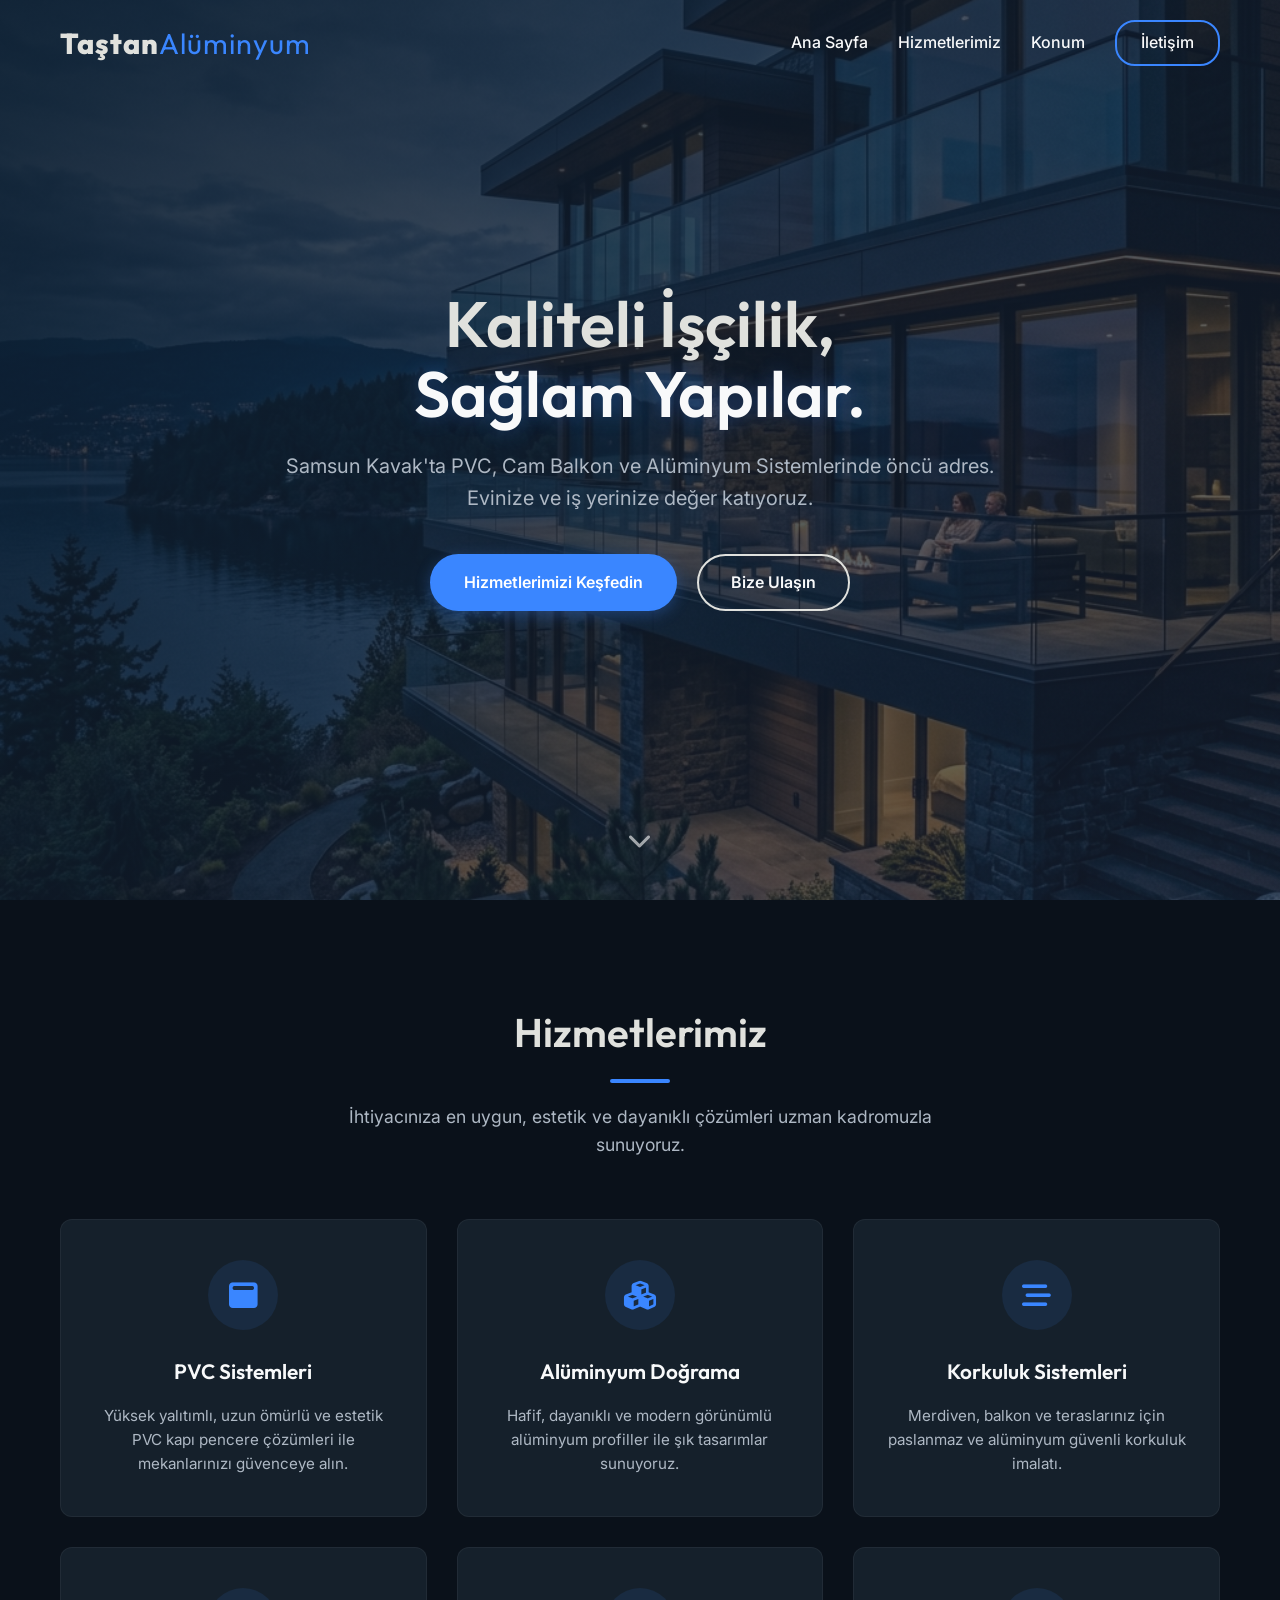
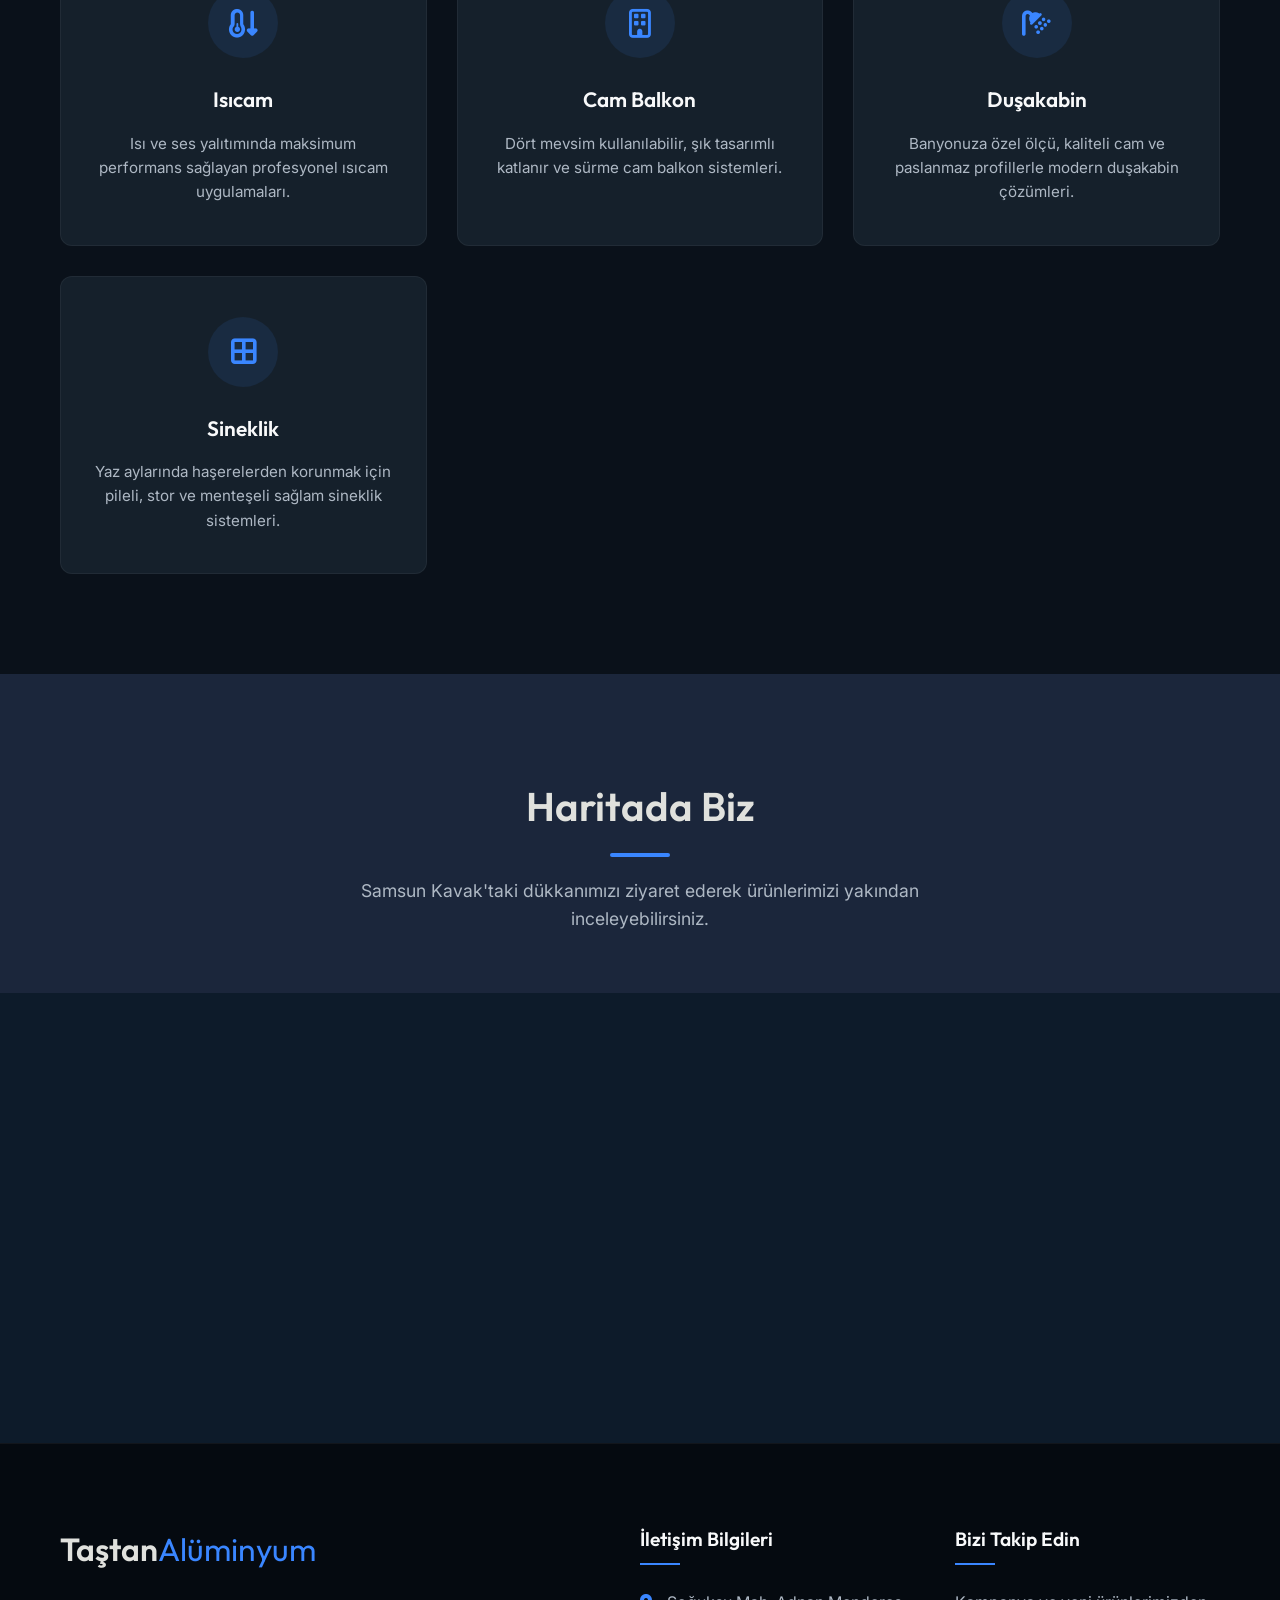
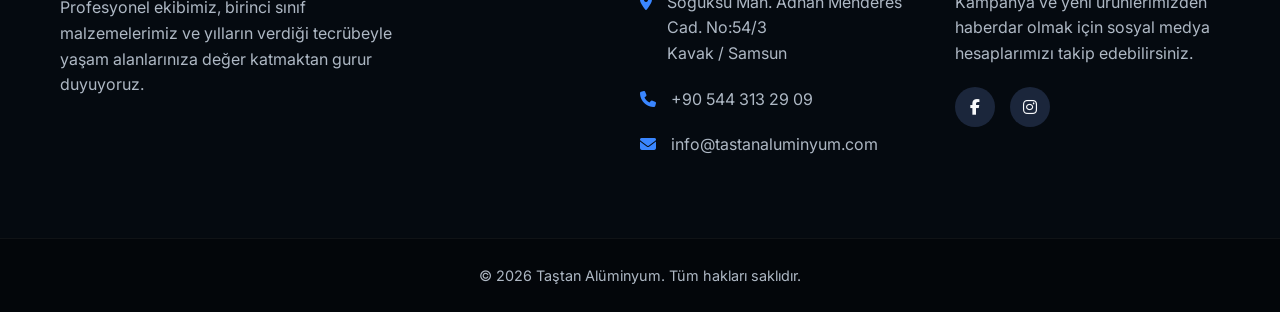
==== index.html @ f8fe86a5 "Add files via upload" ====
<!DOCTYPE html>
<html lang="tr">

<head>
    <meta charset="UTF-8">
    <meta name="viewport" content="width=device-width, initial-scale=1.0">
    <title>Taştan Alüminyum | Kalite ve Güvenin Adresi</title>
    <meta name="description"
        content="Samsun Kavak'ta PVC, Alüminyum, Korkuluk, Isıcam, Cam Balkon, Duşakabin ve Sineklik sistemleri. Taştan Alüminyum, kaliteli malzeme ve usta işçiliğiyle hizmetinizde.">

    <!-- Google Fonts -->
    <link rel="preconnect" href="https://fonts.googleapis.com">
    <link rel="preconnect" href="https://fonts.gstatic.com" crossorigin>
    <link
        href="https://fonts.googleapis.com/css2?family=Inter:wght@300;400;600;700&family=Outfit:wght@400;600;800&display=swap"
        rel="stylesheet">

    <!-- FontAwesome Icons -->
    <link rel="stylesheet" href="https://cdnjs.cloudflare.com/ajax/libs/font-awesome/6.4.0/css/all.min.css">

    <!-- Custom CSS -->
    <link rel="stylesheet" href="style.css">
</head>

<body>
    <!-- Navbar -->
    <header id="navbar">
        <div class="container nav-content">
            <div class="logo">
                <a href="#">Taştan<span>Alüminyum</span></a>
            </div>
            <nav class="nav-links">
                <a href="#hero">Ana Sayfa</a>
                <a href="#services">Hizmetlerimiz</a>
                <a href="#location">Konum</a>
                <a href="#footer" class="contact-btn">İletişim</a>
            </nav>
            <div class="mobile-menu-btn">
                <i class="fa-solid fa-bars"></i>
            </div>
        </div>
    </header>

    <!-- Mobile Menu Overlay -->
    <div class="mobile-menu">
        <div class="close-menu-btn"><i class="fa-solid fa-xmark"></i></div>
        <a href="#hero" class="mobile-link">Ana Sayfa</a>
        <a href="#services" class="mobile-link">Hizmetlerimiz</a>
        <a href="#location" class="mobile-link">Konum</a>
        <a href="#footer" class="mobile-link">İletişim</a>
    </div>

    <!-- Hero Section -->
    <section id="hero">
        <div class="hero-overlay"></div>
        <div class="container hero-content">
            <h1 class="hero-title">Kaliteli İşçilik,<br><span>Sağlam Yapılar.</span></h1>
            <p class="hero-subtitle">Samsun Kavak'ta PVC, Cam Balkon ve Alüminyum Sistemlerinde öncü adres. Evinize ve
                iş yerinize değer katıyoruz.</p>
            <div class="hero-buttons">
                <a href="#services" class="btn primary-btn">Hizmetlerimizi Keşfedin</a>
                <a href="#footer" class="btn secondary-btn">Bize Ulaşın</a>
            </div>
        </div>
        <div class="scroll-indicator">
            <a href="#services"><i class="fa-solid fa-chevron-down"></i></a>
        </div>
    </section>

    <!-- Services Section -->
    <section id="services" class="section">
        <div class="container">
            <div class="section-header">
                <h2>Hizmetlerimiz</h2>
                <div class="divider"></div>
                <p>İhtiyacınıza en uygun, estetik ve dayanıklı çözümleri uzman kadromuzla sunuyoruz.</p>
            </div>

            <div class="services-grid">
                <!-- Service 1 -->
                <a href="hizmet-detay.html?id=pvc" class="service-card">
                    <div class="service-icon"><i class="fa-solid fa-window-maximize"></i></div>
                    <h3>PVC Sistemleri</h3>
                    <p>Yüksek yalıtımlı, uzun ömürlü ve estetik PVC kapı pencere çözümleri ile mekanlarınızı güvenceye
                        alın.</p>
                </a>
                <!-- Service 2 -->
                <a href="hizmet-detay.html?id=aluminyum" class="service-card">
                    <div class="service-icon"><i class="fa-solid fa-cubes"></i></div>
                    <h3>Alüminyum Doğrama</h3>
                    <p>Hafif, dayanıklı ve modern görünümlü alüminyum profiller ile şık tasarımlar sunuyoruz.</p>
                </a>
                <!-- Service 3 -->
                <a href="hizmet-detay.html?id=korkuluk" class="service-card">
                    <div class="service-icon"><i class="fa-solid fa-bars-staggered"></i></div>
                    <h3>Korkuluk Sistemleri</h3>
                    <p>Merdiven, balkon ve teraslarınız için paslanmaz ve alüminyum güvenli korkuluk imalatı.</p>
                </a>
                <!-- Service 4 -->
                <a href="hizmet-detay.html?id=isicam" class="service-card">
                    <div class="service-icon"><i class="fa-solid fa-temperature-arrow-down"></i></div>
                    <h3>Isıcam</h3>
                    <p>Isı ve ses yalıtımında maksimum performans sağlayan profesyonel ısıcam uygulamaları.</p>
                </a>
                <!-- Service 5 -->
                <a href="hizmet-detay.html?id=cambalkon" class="service-card">
                    <div class="service-icon"><i class="fa-regular fa-building"></i></div>
                    <h3>Cam Balkon</h3>
                    <p>Dört mevsim kullanılabilir, şık tasarımlı katlanır ve sürme cam balkon sistemleri.</p>
                </a>
                <!-- Service 6 -->
                <a href="hizmet-detay.html?id=dusakabin" class="service-card">
                    <div class="service-icon"><i class="fa-solid fa-shower"></i></div>
                    <h3>Duşakabin</h3>
                    <p>Banyonuza özel ölçü, kaliteli cam ve paslanmaz profillerle modern duşakabin çözümleri.</p>
                </a>
                <!-- Service 7 -->
                <a href="hizmet-detay.html?id=sineklik" class="service-card">
                    <div class="service-icon"><i class="fa-solid fa-border-all"></i></div>
                    <h3>Sineklik</h3>
                    <p>Yaz aylarında haşerelerden korunmak için pileli, stor ve menteşeli sağlam sineklik sistemleri.
                    </p>
                </a>
            </div>
        </div>
    </section>

    <!-- Location / Map Section -->
    <section id="location" class="section">
        <div class="container">
            <div class="section-header">
                <h2>Haritada Biz</h2>
                <div class="divider"></div>
                <p>Samsun Kavak'taki dükkanımızı ziyaret ederek ürünlerimizi yakından inceleyebilirsiniz.</p>
            </div>
        </div>
        <div class="map-container">
            <!-- Google Maps Embed -->
            <iframe
                src="https://www.google.com/maps/embed?pb=!1m18!1m12!1m3!1d357.35536119841214!2d36.03655707586204!3d41.07643787134099!2m3!1f0!2f0!3f0!3m2!1i1024!2i768!4f13.1!3m3!1m2!1s0x4087c70074abb01d%3A0x44a6150005792524!2zVEHFnlRBTiBhbMO8bWlueXVt!5e1!3m2!1str!2str!4v1775904660245!5m2!1str!2str"
                width="100%" height="450" style="border:0;" allowfullscreen="" loading="lazy"
                referrerpolicy="no-referrer-when-downgrade"></iframe>
        </div>
    </section>

    <!-- Footer Section -->
    <footer id="footer">
        <div class="container footer-content">
            <div class="footer-col brand-col">
                <h3 class="footer-logo">Taştan<span>Alüminyum</span></h3>
                <p>Profesyonel ekibimiz, birinci sınıf malzemelerimiz ve yılların verdiği tecrübeyle yaşam alanlarınıza
                    değer katmaktan gurur duyuyoruz.</p>
            </div>

            <div class="footer-col address-col">
                <h4 class="footer-heading">İletişim Bilgileri</h4>
                <ul class="contact-list">
                    <li>
                        <i class="fa-solid fa-location-dot"></i>
                        <span>Soğuksu Mah. Adnan Menderes Cad. No:54/3<br>Kavak / Samsun</span>
                    </li>
                    <li>
                        <i class="fa-solid fa-phone"></i>
                        <a href="tel:+905000000000">+90 544 313 29 09</a>
                    </li>
                    <li>
                        <i class="fa-solid fa-envelope"></i>
                        <a href="mailto:info@tastanaluminyum.com">info@tastanaluminyum.com</a>
                    </li>
                </ul>
            </div>

            <div class="footer-col social-col">
                <h4 class="footer-heading">Bizi Takip Edin</h4>
                <p>Kampanya ve yeni ürünlerimizden haberdar olmak için sosyal medya hesaplarımızı takip edebilirsiniz.
                </p>
                <div class="social-links">
                    <a href="#" target="_blank" aria-label="Facebook Sayfamız" class="social-icon">
                        <i class="fa-brands fa-facebook-f"></i>
                    </a>
                    <a href="#" target="_blank" aria-label="Instagram Sayfamız" class="social-icon">
                        <i class="fa-brands fa-instagram"></i>
                    </a>
                </div>
            </div>
        </div>

        <div class="footer-bottom">
            <div class="container">
                <p>&copy; 2026 Taştan Alüminyum. Tüm hakları saklıdır.</p>
            </div>
        </div>
    </footer>

    <!-- Custom JS -->
    <script src="script.js"></script>
</body>

</html>
---- style.css ----
/* Base Reset & Variables */
:root {
    --primary-color: #0d1b2a; /* Deep elegant slate */
    --secondary-color: #1b263b; /* Lighter slate */
    --accent-color: #3a86ff; /* Vivid technical blue */
    --accent-hover: #005fcc;
    --text-light: #f8f9fa;
    --text-dark: #212529;
    --text-muted: #aeb8c4;
    --bg-color: #0a111a;
    --card-bg: #15202b;
    --metallic-silver: #e0e1dd;
    --glass-bg: rgba(21, 32, 43, 0.7);
    --glass-border: rgba(255, 255, 255, 0.05);
    --transition: all 0.3s cubic-bezier(0.25, 0.8, 0.25, 1);
    --shadow-soft: 0 10px 30px rgba(0, 0, 0, 0.5);
    --shadow-hover: 0 15px 40px rgba(0, 0, 0, 0.7);
}

* {
    margin: 0;
    padding: 0;
    box-sizing: border-box;
}

html {
    scroll-behavior: smooth;
    font-size: 16px;
}

body {
    font-family: 'Inter', sans-serif;
    background-color: var(--bg-color);
    color: var(--text-light);
    line-height: 1.6;
    overflow-x: hidden;
}

h1, h2, h3, h4, h5, h6 {
    font-family: 'Outfit', sans-serif;
    font-weight: 600;
}

a {
    text-decoration: none;
    color: inherit;
    transition: var(--transition);
}

ul {
    list-style: none;
}

.container {
    width: 100%;
    max-width: 1200px;
    margin: 0 auto;
    padding: 0 20px;
}

.section {
    padding: 100px 0;
}

.section-header {
    text-align: center;
    margin-bottom: 60px;
}

.section-header h2 {
    font-size: 2.5rem;
    color: var(--metallic-silver);
    margin-bottom: 15px;
}

.section-header .divider {
    width: 60px;
    height: 4px;
    background-color: var(--accent-color);
    margin: 0 auto 20px;
    border-radius: 2px;
}

.section-header p {
    color: var(--text-muted);
    font-size: 1.1rem;
    max-width: 600px;
    margin: 0 auto;
}

.btn {
    display: inline-block;
    padding: 14px 32px;
    font-weight: 600;
    border-radius: 30px;
    text-align: center;
    cursor: pointer;
    transition: var(--transition);
    font-size: 1rem;
}

.primary-btn {
    background-color: var(--accent-color);
    color: #fff;
    border: 2px solid var(--accent-color);
    box-shadow: 0 4px 15px rgba(58, 134, 255, 0.3);
}

.primary-btn:hover {
    background-color: var(--accent-hover);
    border-color: var(--accent-hover);
    transform: translateY(-3px);
    box-shadow: 0 6px 20px rgba(58, 134, 255, 0.4);
}

.secondary-btn {
    background-color: transparent;
    color: var(--text-light);
    border: 2px solid var(--metallic-silver);
}

.secondary-btn:hover {
    background-color: var(--metallic-silver);
    color: var(--primary-color);
    transform: translateY(-3px);
}

/* Navbar */
header {
    position: fixed;
    top: 0;
    left: 0;
    width: 100%;
    z-index: 1000;
    padding: 20px 0;
    transition: var(--transition);
    border-bottom: 1px solid transparent;
}

header.scrolled {
    padding: 15px 0;
    background: rgba(13, 27, 42, 0.9);
    backdrop-filter: blur(10px);
    -webkit-backdrop-filter: blur(10px);
    border-bottom: 1px solid rgba(255,255,255,0.05);
    box-shadow: 0 5px 20px rgba(0,0,0,0.5);
}

.nav-content {
    display: flex;
    justify-content: space-between;
    align-items: center;
}

.logo a {
    font-size: 1.8rem;
    font-family: 'Outfit', sans-serif;
    font-weight: 800;
    color: var(--metallic-silver);
    letter-spacing: 1px;
}

.logo span {
    color: var(--accent-color);
    font-weight: 400;
}

.nav-links {
    display: flex;
    align-items: center;
    gap: 30px;
}

.nav-links a {
    font-size: 1rem;
    font-weight: 500;
    color: var(--text-light);
    position: relative;
}

.nav-links a:hover {
    color: var(--accent-color);
}

.nav-links a::after {
    content: '';
    position: absolute;
    bottom: -5px;
    left: 0;
    width: 0;
    height: 2px;
    background-color: var(--accent-color);
    transition: var(--transition);
}

.nav-links a:not(.contact-btn):hover::after {
    width: 100%;
}

.contact-btn {
    border: 2px solid var(--accent-color);
    padding: 8px 24px;
    border-radius: 20px;
    color: var(--text-light);
}

.contact-btn:hover {
    background: var(--accent-color);
    color: white !important;
}

.mobile-menu-btn {
    display: none;
    font-size: 1.5rem;
    cursor: pointer;
    color: var(--text-light);
}

/* Mobile Menu */
.mobile-menu {
    position: fixed;
    top: 0;
    right: -100%;
    width: 100%;
    height: 100vh;
    background-color: var(--primary-color);
    z-index: 1001;
    display: flex;
    flex-direction: column;
    justify-content: center;
    align-items: center;
    transition: 0.4s ease-in-out;
}

.mobile-menu.active {
    right: 0;
}

.close-menu-btn {
    position: absolute;
    top: 30px;
    right: 30px;
    font-size: 2rem;
    cursor: pointer;
}

.mobile-link {
    font-size: 1.5rem;
    font-weight: 600;
    margin: 15px 0;
    color: var(--metallic-silver);
}

.mobile-link:hover {
    color: var(--accent-color);
}

/* Hero Section */
#hero {
    position: relative;
    height: 100vh;
    min-height: 600px;
    display: flex;
    align-items: center;
    background: url('images/hero_bg.png') no-repeat center center/cover;
}

.hero-overlay {
    position: absolute;
    top: 0;
    left: 0;
    width: 100%;
    height: 100%;
    background: linear-gradient(135deg, rgba(13, 27, 42, 0.9) 0%, rgba(27, 38, 59, 0.6) 100%);
    z-index: 1;
}

.hero-content {
    position: relative;
    z-index: 2;
    text-align: center;
    max-width: 800px;
}

.hero-title {
    font-size: 4rem;
    line-height: 1.1;
    margin-bottom: 20px;
    color: var(--metallic-silver);
    animation: fadeInUp 1s ease 0.2s backwards;
}

.hero-title span {
    color: var(--text-light);
    text-shadow: 0 0 20px rgba(58, 134, 255, 0.3);
}

.hero-subtitle {
    font-size: 1.25rem;
    color: var(--text-muted);
    margin-bottom: 40px;
    animation: fadeInUp 1s ease 0.4s backwards;
}

.hero-buttons {
    display: flex;
    gap: 20px;
    justify-content: center;
    animation: fadeInUp 1s ease 0.6s backwards;
}

/* Scroll indicator */
.scroll-indicator {
    position: absolute;
    bottom: 40px;
    left: 50%;
    transform: translateX(-50%);
    z-index: 2;
    animation: bounce 2s infinite;
}

.scroll-indicator a {
    font-size: 1.5rem;
    color: rgba(255, 255, 255, 0.6);
}

.scroll-indicator a:hover {
    color: var(--accent-color);
}

@keyframes bounce {
    0%, 20%, 50%, 80%, 100% {transform: translateY(0);}
    40% {transform: translateY(-15px);}
    60% {transform: translateY(-7px);}
}

@keyframes fadeInUp {
    from {
        opacity: 0;
        transform: translateY(30px);
    }
    to {
        opacity: 1;
        transform: translateY(0);
    }
}

/* Services Section */
#services {
    background-color: var(--bg-color);
    position: relative;
}

.services-grid {
    display: grid;
    grid-template-columns: repeat(auto-fit, minmax(300px, 1fr));
    gap: 30px;
}

.service-card {
    background: var(--card-bg);
    border: 1px solid var(--glass-border);
    border-radius: 12px;
    padding: 40px 30px;
    text-align: center;
    transition: var(--transition);
    position: relative;
    overflow: hidden;
    z-index: 1;
}

/* Shine effect */
.service-card::before {
    content: '';
    position: absolute;
    top: 0;
    left: -100%;
    width: 50%;
    height: 100%;
    background: linear-gradient(to right, rgba(255,255,255,0) 0%, rgba(255,255,255,0.03) 50%, rgba(255,255,255,0) 100%);
    transform: skewX(-25deg);
    z-index: -1;
    transition: 0.5s;
}

.service-card:hover::before {
    left: 200%;
}

.service-card:hover {
    transform: translateY(-10px);
    box-shadow: var(--shadow-hover);
    border-color: rgba(58, 134, 255, 0.2);
}

.service-icon {
    width: 70px;
    height: 70px;
    background: rgba(58, 134, 255, 0.1);
    color: var(--accent-color);
    border-radius: 50%;
    display: flex;
    align-items: center;
    justify-content: center;
    font-size: 1.8rem;
    margin: 0 auto 25px;
    transition: var(--transition);
}

.service-card:hover .service-icon {
    background: var(--accent-color);
    color: #fff;
    transform: scale(1.1);
}

.service-card h3 {
    font-size: 1.3rem;
    margin-bottom: 15px;
    color: var(--text-light);
}

.service-card p {
    color: var(--text-muted);
    font-size: 0.95rem;
}

/* Map Section */
#location {
    background-color: var(--secondary-color);
    padding-bottom: 0;
}

.map-container {
    width: 100%;
    height: 450px;
    background-color: var(--primary-color);
    overflow: hidden;
}

iframe {
    width: 100%;
    height: 100%;
    display: block;
    filter: invert(90%) hue-rotate(180deg) brightness(85%) contrast(85%); /* Makes the map dark themed */
}

/* Footer Section */
footer {
    background-color: #050a10;
    padding: 80px 0 0 0;
    border-top: 1px solid rgba(255,255,255,0.05);
}

.footer-content {
    display: grid;
    grid-template-columns: 2fr 1fr 1fr;
    gap: 50px;
    margin-bottom: 60px;
}

.brand-col p {
    color: var(--text-muted);
    margin-top: 20px;
    max-width: 350px;
}

.footer-logo {
    font-size: 2rem;
    font-family: 'Outfit', sans-serif;
    color: var(--metallic-silver);
}

.footer-logo span {
    color: var(--accent-color);
    font-weight: 400;
}

.footer-heading {
    font-size: 1.2rem;
    color: var(--text-light);
    margin-bottom: 25px;
    position: relative;
    padding-bottom: 10px;
}

.footer-heading::after {
    content: '';
    position: absolute;
    left: 0;
    bottom: 0;
    width: 40px;
    height: 2px;
    background-color: var(--accent-color);
}

.contact-list li {
    display: flex;
    align-items: flex-start;
    gap: 15px;
    margin-bottom: 20px;
    color: var(--text-muted);
}

.contact-list i {
    color: var(--accent-color);
    margin-top: 4px;
}

.contact-list a:hover {
    color: var(--accent-color);
}

.social-col p {
    color: var(--text-muted);
    margin-bottom: 20px;
}

.social-links {
    display: flex;
    gap: 15px;
}

.social-icon {
    width: 40px;
    height: 40px;
    background-color: var(--secondary-color);
    border-radius: 50%;
    display: flex;
    align-items: center;
    justify-content: center;
    color: var(--text-light);
    transition: var(--transition);
}

.social-icon:hover {
    background-color: var(--accent-color);
    transform: translateY(-3px);
}

.footer-bottom {
    background-color: #03060a;
    padding: 25px 0;
    text-align: center;
    border-top: 1px solid rgba(255, 255, 255, 0.05);
}

.footer-bottom p {
    color: var(--text-muted);
    font-size: 0.9rem;
}

/* Responsive Design */
@media (max-width: 992px) {
    .footer-content {
        grid-template-columns: 1fr 1fr;
    }
    
    .hero-title {
        font-size: 3rem;
    }
}

@media (max-width: 768px) {
    .nav-links {
        display: none;
    }

    .mobile-menu-btn {
        display: block;
    }

    .hero-title {
        font-size: 2.5rem;
    }
    
    .hero-buttons {
        flex-direction: column;
        gap: 15px;
    }
    
    .hero-buttons .btn {
        width: 100%;
    }

    .footer-content {
        grid-template-columns: 1fr;
        gap: 40px;
    }
    
    .section {
        padding: 60px 0;
    }
}

/* Lightbox Styles */
.lightbox {
    position: fixed;
    top: 0;
    left: 0;
    width: 100%;
    height: 100vh;
    background-color: rgba(10, 17, 26, 0.95);
    z-index: 2000;
    display: flex;
    justify-content: center;
    align-items: center;
    opacity: 0;
    pointer-events: none;
    transition: opacity 0.3s ease;
}

.lightbox.active {
    opacity: 1;
    pointer-events: auto;
}

.lightbox-content {
    max-width: 90%;
    max-height: 90vh;
    position: relative;
    transform: scale(0.9);
    transition: transform 0.3s ease;
    display: flex;
    justify-content: center;
    align-items: center;
}

.lightbox.active .lightbox-content {
    transform: scale(1);
}

.lightbox-img {
    max-width: 100%;
    max-height: 90vh;
    object-fit: contain;
    border-radius: 8px;
    box-shadow: 0 10px 40px rgba(0,0,0,0.8);
}

.lightbox-close {
    position: absolute;
    top: -40px;
    right: 0;
    color: var(--text-light);
    font-size: 2.5rem;
    cursor: pointer;
    transition: color 0.3s ease;
    z-index: 2001;
}

.lightbox-close:hover {
    color: var(--accent-color);
}
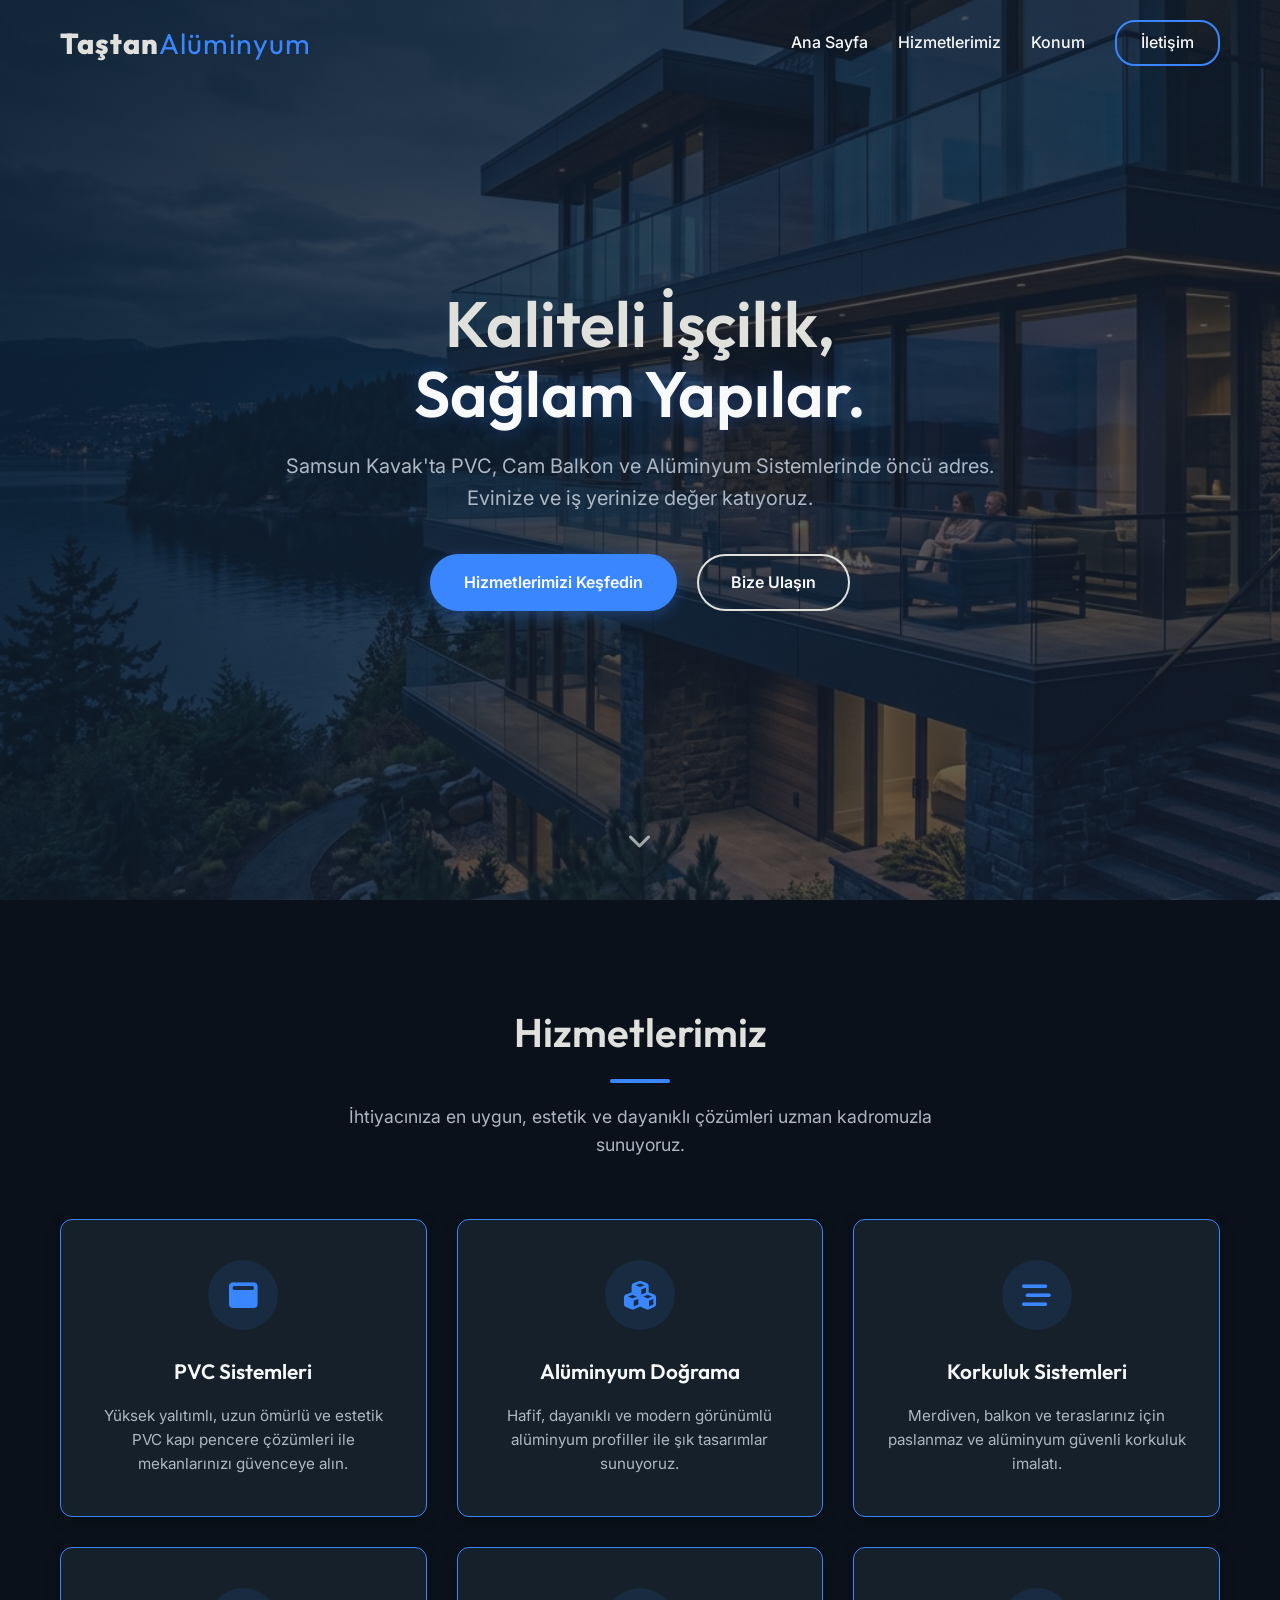
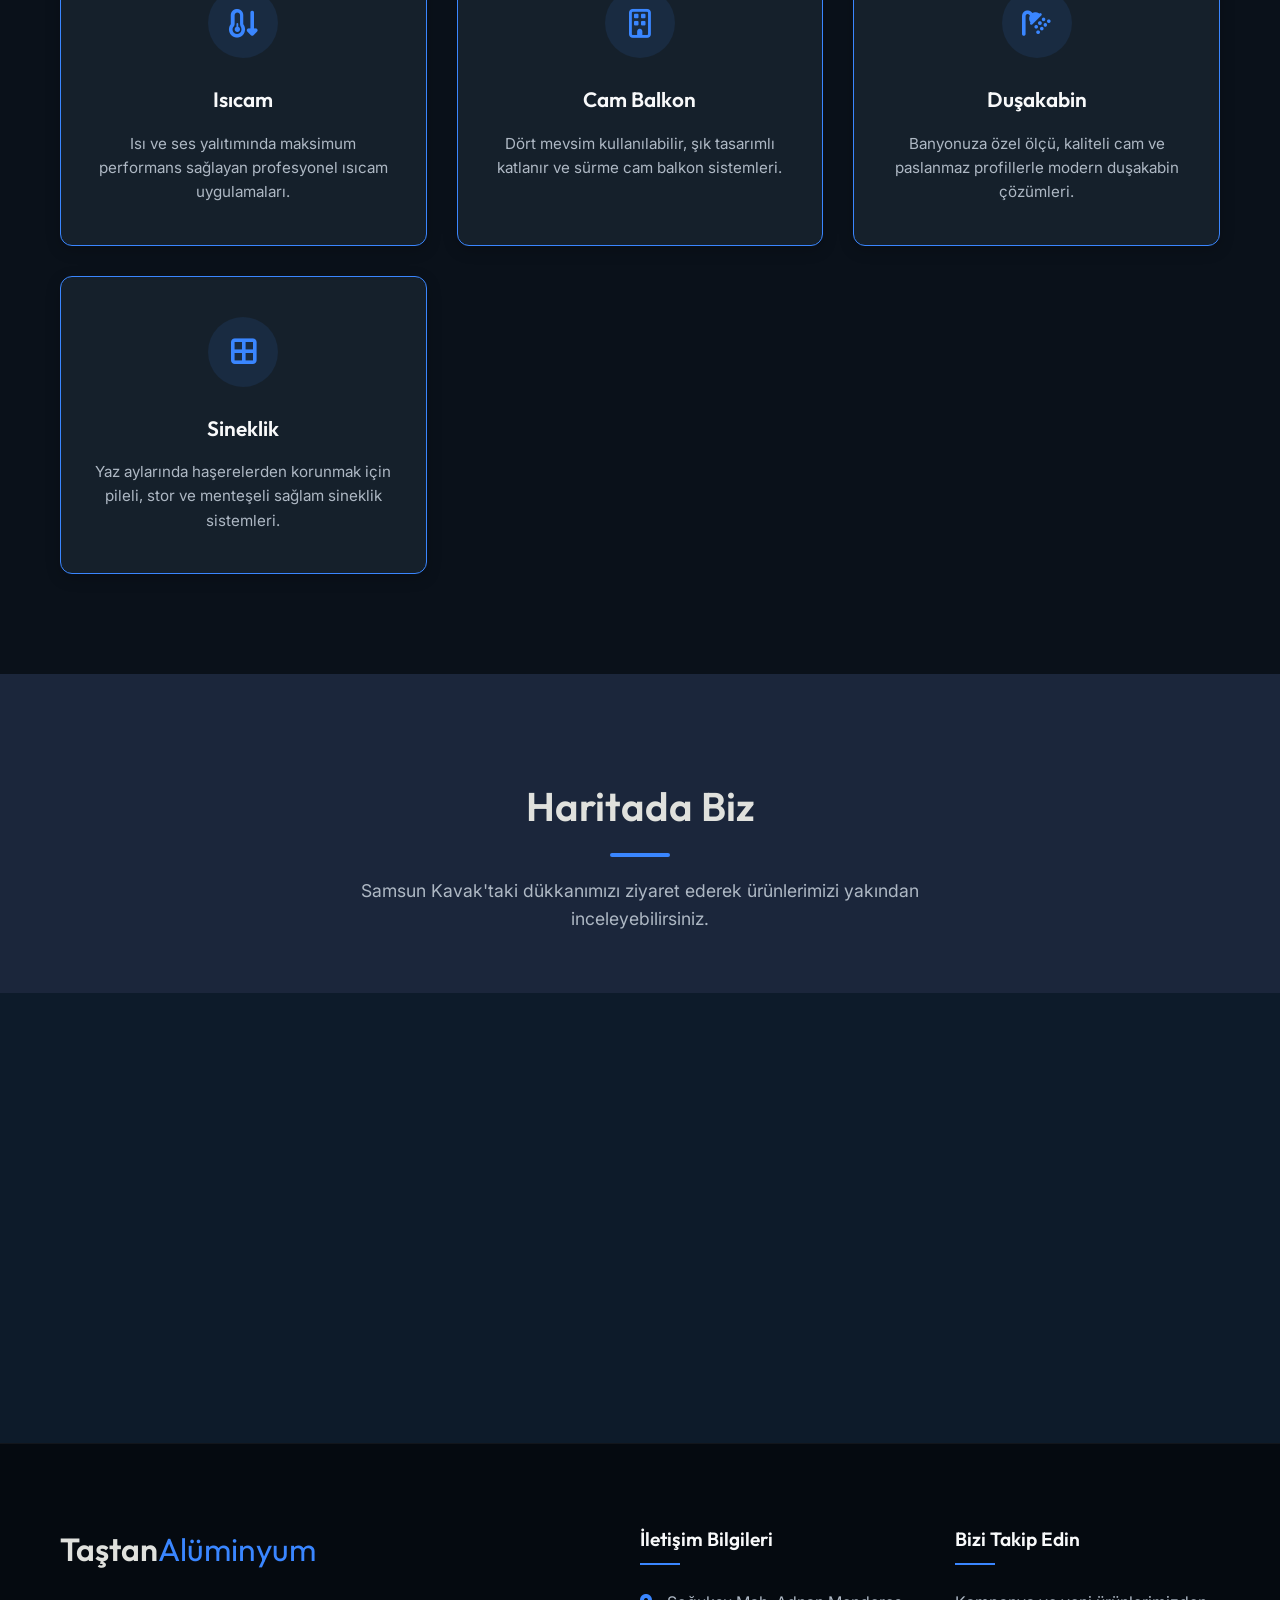
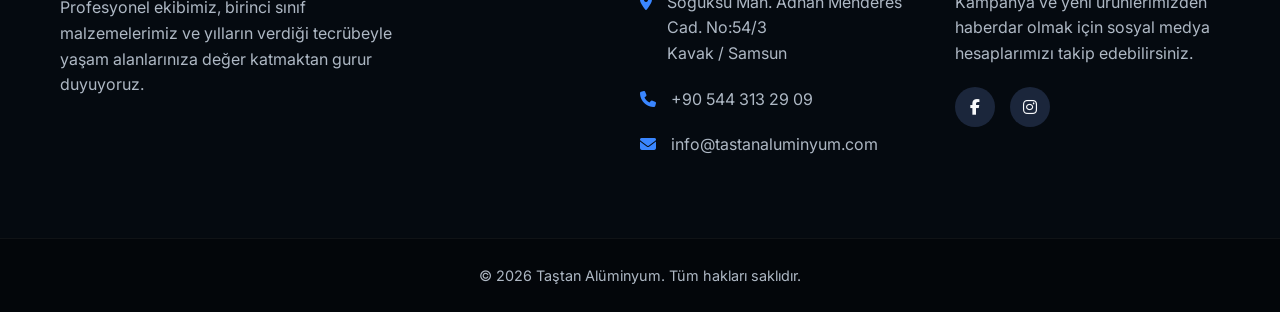
==== commit 0d441acf: "Güncelleme" ====
--- a/index.html
+++ b/index.html
@@ -5,6 +5,7 @@
     <meta charset="UTF-8">
     <meta name="viewport" content="width=device-width, initial-scale=1.0">
     <title>Taştan Alüminyum | Kalite ve Güvenin Adresi</title>
+    <link rel="icon" type="image/svg+xml" href="data:image/svg+xml,<svg xmlns='http://www.w3.org/2000/svg' viewBox='0 0 100 100'><rect width='100' height='100' rx='15' fill='%230d1b2a'/><rect x='15' y='15' width='30' height='70' rx='5' fill='%233a86ff' opacity='0.8'/><rect x='55' y='15' width='30' height='70' rx='5' fill='%233a86ff' opacity='0.8'/></svg>">
     <meta name="description"
         content="Samsun Kavak'ta PVC, Alüminyum, Korkuluk, Isıcam, Cam Balkon, Duşakabin ve Sineklik sistemleri. Taştan Alüminyum, kaliteli malzeme ve usta işçiliğiyle hizmetinizde.">
 
--- a/style.css
+++ b/style.css
@@ -359,7 +359,7 @@
 
 .service-card {
     background: var(--card-bg);
-    border: 1px solid var(--glass-border);
+    border: 1px solid #3a86ff; /* Kutuyu belirginleştiren mavi border */
     border-radius: 12px;
     padding: 40px 30px;
     text-align: center;
@@ -367,6 +367,7 @@
     position: relative;
     overflow: hidden;
     z-index: 1;
+    box-shadow: 0 4px 15px rgba(0, 0, 0, 0.2); /* Kutuyu arkaplandan ayıran gölge */
 }
 
 /* Shine effect */
@@ -651,3 +652,434 @@
 .lightbox-close:hover {
     color: var(--accent-color);
 }
+
+/* --- Cam Balkon Calculator Styles --- */
+.calculator-section {
+    padding-bottom: 80px;
+}
+.calculator-grid {
+    display: grid;
+    grid-template-columns: 350px 1fr;
+    gap: 40px;
+    background: var(--card-bg);
+    border-radius: 15px;
+    padding: 30px;
+    box-shadow: var(--shadow-soft);
+    border: 1px solid var(--glass-border);
+}
+@media (max-width: 900px) {
+    .calculator-grid {
+        grid-template-columns: 1fr;
+    }
+}
+.calc-form-area {
+    display: flex;
+    flex-direction: column;
+    gap: 20px;
+}
+.form-group {
+    display: flex;
+    flex-direction: column;
+    gap: 8px;
+}
+.row-group {
+    flex-direction: row;
+    gap: 15px;
+}
+.input-wrap {
+    flex: 1;
+    display: flex;
+    flex-direction: column;
+    gap: 8px;
+}
+.form-group label, .input-wrap label {
+    font-size: 0.95rem;
+    font-weight: 600;
+    color: var(--metallic-silver);
+}
+.form-group label i, .input-wrap label i {
+    color: var(--accent-color);
+    margin-right: 5px;
+}
+.form-group input, .form-group select {
+    padding: 10px 15px;
+    border-radius: 8px;
+    border: 1px solid rgba(255,255,255,0.1);
+    background: rgba(0,0,0,0.3);
+    color: #fff;
+    font-family: inherit;
+    transition: var(--transition);
+}
+.form-group input:focus, .form-group select:focus {
+    outline: none;
+    border-color: var(--accent-color);
+    box-shadow: 0 0 0 2px rgba(58, 134, 255, 0.2);
+}
+.hint {
+    font-size: 0.8rem;
+    color: var(--text-muted);
+}
+.color-options {
+    display: flex;
+    gap: 10px;
+    flex-wrap: wrap;
+    align-items: center;
+}
+.color-btn {
+    width: 35px;
+    height: 35px;
+    border-radius: 50%;
+    cursor: pointer;
+    transition: var(--transition);
+    border: 2px solid transparent;
+}
+.color-btn.active {
+    transform: scale(1.15);
+    box-shadow: 0 0 12px rgba(255,255,255,0.4);
+    border-color: var(--accent-color) !important;
+}
+.wood-texture {
+    background: repeating-linear-gradient(45deg, #8b5a2b, #8b5a2b 5px, #a06b3c 5px, #a06b3c 10px);
+    border: 2px solid #5c3a21;
+}
+
+.calc-result-area {
+    position: relative;
+    background: repeating-linear-gradient(
+        45deg,
+        rgba(13, 27, 42, 1),
+        rgba(13, 27, 42, 1) 20px,
+        rgba(20, 35, 55, 1) 20px,
+        rgba(20, 35, 55, 1) 40px
+    );
+    border-radius: 12px;
+    min-height: 400px;
+    display: flex;
+    flex-direction: column;
+    align-items: center;
+    justify-content: flex-start;
+    overflow: hidden;
+    padding: 30px 20px;
+    border: 1px solid var(--glass-border);
+}
+
+.sim-wrapper {
+    perspective: 1500px;
+    width: 100%;
+    flex-grow: 1;
+    min-height: 250px;
+    display: flex;
+    align-items: center;
+    justify-content: center;
+    position: relative;
+    margin-top: 20px;
+}
+
+/* Dimension Lines */
+.dim-line {
+    position: absolute;
+    pointer-events: none;
+    display: flex;
+    align-items: center;
+    justify-content: center;
+    font-size: 0.95rem;
+    color: var(--accent-color);
+    font-weight: 700;
+    z-index: 5;
+    transition: all 0.5s ease;
+}
+.dim-w {
+    bottom: -10px;
+    left: 50%;
+    transform: translateX(-50%);
+    width: 90%;
+    max-width: 600px;
+    height: 20px;
+    border-left: 2px solid var(--accent-color);
+    border-right: 2px solid var(--accent-color);
+    border-bottom: 2px dashed rgba(58, 134, 255, 0.5);
+}
+.dim-w span {
+    position: absolute;
+    bottom: -25px;
+    background: var(--card-bg);
+    padding: 2px 8px;
+    border-radius: 4px;
+}
+.dim-h {
+    right: 5%;
+    top: 50%;
+    transform: translateY(-50%);
+    height: 250px;
+    width: 20px;
+    border-top: 2px solid var(--accent-color);
+    border-bottom: 2px solid var(--accent-color);
+    border-right: 2px dashed rgba(58, 134, 255, 0.5);
+}
+.dim-h span {
+    position: absolute;
+    right: -65px;
+    white-space: nowrap;
+    background: var(--card-bg);
+    padding: 2px 8px;
+    border-radius: 4px;
+}
+
+.sim-container {
+    display: flex;
+    height: 250px;
+    width: 90%;
+    max-width: 600px;
+    border-radius: 4px;
+    transform-style: preserve-3d;
+    transition: all 0.6s cubic-bezier(0.25, 0.8, 0.25, 1);
+    transform: rotateX(5deg) rotateY(-15deg); /* Base 3D view */
+    --rail-color: #9ca3af;
+}
+
+.sim-container.view-top {
+    transform: rotateX(80deg) rotateY(0deg) rotateZ(0deg) scale(0.9);
+}
+
+.sim-container.view-top .group-side {
+    box-shadow: none; /* remove inner shadows in top view */
+}
+
+.sim-container.view-top .group-front,
+.sim-container.view-top .group-side {
+    box-shadow: 0 15px 0 var(--rail-color); /* fake 3D thickness for the top rails */
+}
+
+/* Glass Panes Container */
+.group-front {
+    display: flex;
+    flex: 3;
+    height: 100%;
+    transform-origin: right;
+    transition: all 0.5s ease;
+    border-top: 8px solid var(--rail-color);
+    border-bottom: 8px solid var(--rail-color);
+    border-left: 8px solid var(--rail-color);
+}
+.group-side {
+    display: flex;
+    flex: 1;
+    height: 100%;
+    transform-origin: left;
+    transition: all 0.5s ease;
+    border-top: 8px solid var(--rail-color);
+    border-bottom: 8px solid var(--rail-color);
+    border-right: 8px solid var(--rail-color);
+    border-left: 2px solid var(--rail-color); /* Corner profile inner seam */
+}
+
+/* Corner styles */
+.corner-90 .group-front {
+    transform: rotateY(0deg);
+}
+.corner-90 .group-side {
+    transform: rotateY(90deg); /* Pure 90 deg corner */
+}
+
+.corner-135 .group-side {
+    transform: rotateY(45deg);
+}
+
+.duz {
+    transform: rotateX(0deg) rotateY(0deg); /* Flat surface viewed straight on */
+}
+.duz.view-top {
+    transform: rotateX(80deg) rotateY(0deg) scale(0.9);
+}
+.duz .group-side {
+    display: none;
+}
+.duz .group-front {
+    border-right: 8px solid var(--rail-color); /* Need pure right border when straight */
+}
+
+/* The actual glass segments */
+.glass-pane {
+    flex: 1;
+    height: 100%;
+    border-right: 2px solid var(--rail-color); /* Profil araları */
+    backdrop-filter: blur(3px);
+    -webkit-backdrop-filter: blur(3px);
+    position: relative;
+    transition: border-color 0.3s ease, background 0.3s ease;
+}
+.glass-pane:last-child {
+    border-right: none;
+}
+
+.sim-container.view-top .glass-pane {
+    box-shadow: inset 0 -4px 0 rgba(255,255,255,0.4), 0 14px 0 rgba(100,100,100,0.5); /* Extrude glass downwards in Top View for thickness */
+}
+
+/* Glass color classes */
+.glass-seffaf {
+    background: linear-gradient(135deg, rgba(255,255,255,0.1) 0%, rgba(135,206,250,0.05) 100%);
+}
+.glass-mavi {
+    background: linear-gradient(135deg, rgba(135,206,250,0.5) 0%, rgba(0,0,255,0.15) 100%);
+}
+.glass-fume {
+    background: linear-gradient(135deg, rgba(80,80,80,0.7) 0%, rgba(0,0,0,0.5) 100%);
+}
+
+/* Reflection / Glare Effect */
+.glass-pane::before {
+    content: '';
+    position: absolute;
+    top: 0;
+    left: 0;
+    width: 100%;
+    height: 100%;
+    background: linear-gradient(105deg, transparent 20%, rgba(255,255,255,0.15) 25%, rgba(255,255,255,0) 30%);
+    pointer-events: none;
+}
+
+/* Price Estimate Box */
+.price-estimate-box {
+    position: relative;
+    width: 90%;
+    max-width: 600px;
+    margin-bottom: 25px;
+    background: linear-gradient(135deg, rgba(13, 27, 42, 0.95), rgba(20, 35, 55, 0.95));
+    border: 1px solid rgba(58, 134, 255, 0.4);
+    padding: 15px 25px;
+    border-radius: 12px;
+    display: flex;
+    justify-content: center;
+    align-items: center;
+    gap: 20px;
+    box-shadow: 0 10px 30px rgba(0,0,0,0.5);
+    z-index: 10;
+    backdrop-filter: blur(5px);
+}
+.price-estimate-box i {
+    font-size: 2rem;
+    color: var(--accent-color);
+}
+.price-text-group {
+    display: flex;
+    flex-direction: column;
+}
+.price-title {
+    font-size: 0.8rem;
+    color: var(--metallic-silver);
+    text-transform: uppercase;
+    letter-spacing: 1px;
+}
+.price-value {
+    font-size: 1.5rem;
+    font-weight: 800;
+    color: #fff;
+    font-family: 'Outfit', sans-serif;
+}
+
+@media (max-width: 768px) {
+    /* Hesap makinesi genel */
+    .calculator-section {
+        padding-bottom: 40px;
+    }
+    .calculator-grid {
+        grid-template-columns: 1fr;
+        gap: 20px;
+        padding: 16px;
+    }
+
+    /* Form alanı */
+    .calc-form-area {
+        gap: 14px;
+    }
+    .row-group {
+        flex-direction: column;
+        gap: 14px;
+    }
+    .form-group input,
+    .form-group select {
+        font-size: 1rem;
+        padding: 12px 14px;
+    }
+
+    /* Simülasyon alanı */
+    .calc-result-area {
+        min-height: 340px;
+        padding: 16px 10px;
+        border-radius: 10px;
+    }
+    .sim-wrapper {
+        min-height: 200px;
+        margin-top: 12px;
+    }
+
+    /* Fiyat kutusu */
+    .price-estimate-box {
+        margin-bottom: 12px;
+        width: 100%;
+        justify-content: center;
+        padding: 12px 16px;
+        gap: 12px;
+    }
+    .price-estimate-box i {
+        font-size: 1.5rem;
+    }
+    .price-value {
+        font-size: 1.3rem;
+    }
+    .price-title {
+        font-size: 0.72rem;
+    }
+
+    /* Boyut çizgileri - mobilde gizle */
+    .dim-line {
+        display: none;
+    }
+
+    /* Model bilgi rozetleri */
+    .sim-overlay-info {
+        margin-top: 14px;
+        gap: 10px;
+    }
+    .info-badge {
+        font-size: 0.82rem;
+        padding: 6px 12px;
+    }
+
+    /* Renk seçimi */
+    .color-options {
+        gap: 12px;
+    }
+    .color-btn {
+        width: 38px;
+        height: 38px;
+    }
+}
+
+.sim-overlay-info {
+    position: relative;
+    display: flex;
+    justify-content: center;
+    margin-top: 25px;
+    gap: 15px;
+    flex-wrap: wrap;
+    z-index: 10;
+}
+.info-badge {
+    background: rgba(13, 27, 42, 0.8);
+    padding: 8px 15px;
+    border-radius: 20px;
+    font-size: 0.9rem;
+    border: 1px solid rgba(58, 134, 255, 0.3);
+    backdrop-filter: blur(5px);
+    box-shadow: 0 4px 10px rgba(0,0,0,0.3);
+}
+.info-badge span {
+    color: var(--text-light);
+}
+.info-badge strong {
+    color: var(--accent-color);
+    font-size: 1.05rem;
+    margin-left: 5px;
+}
